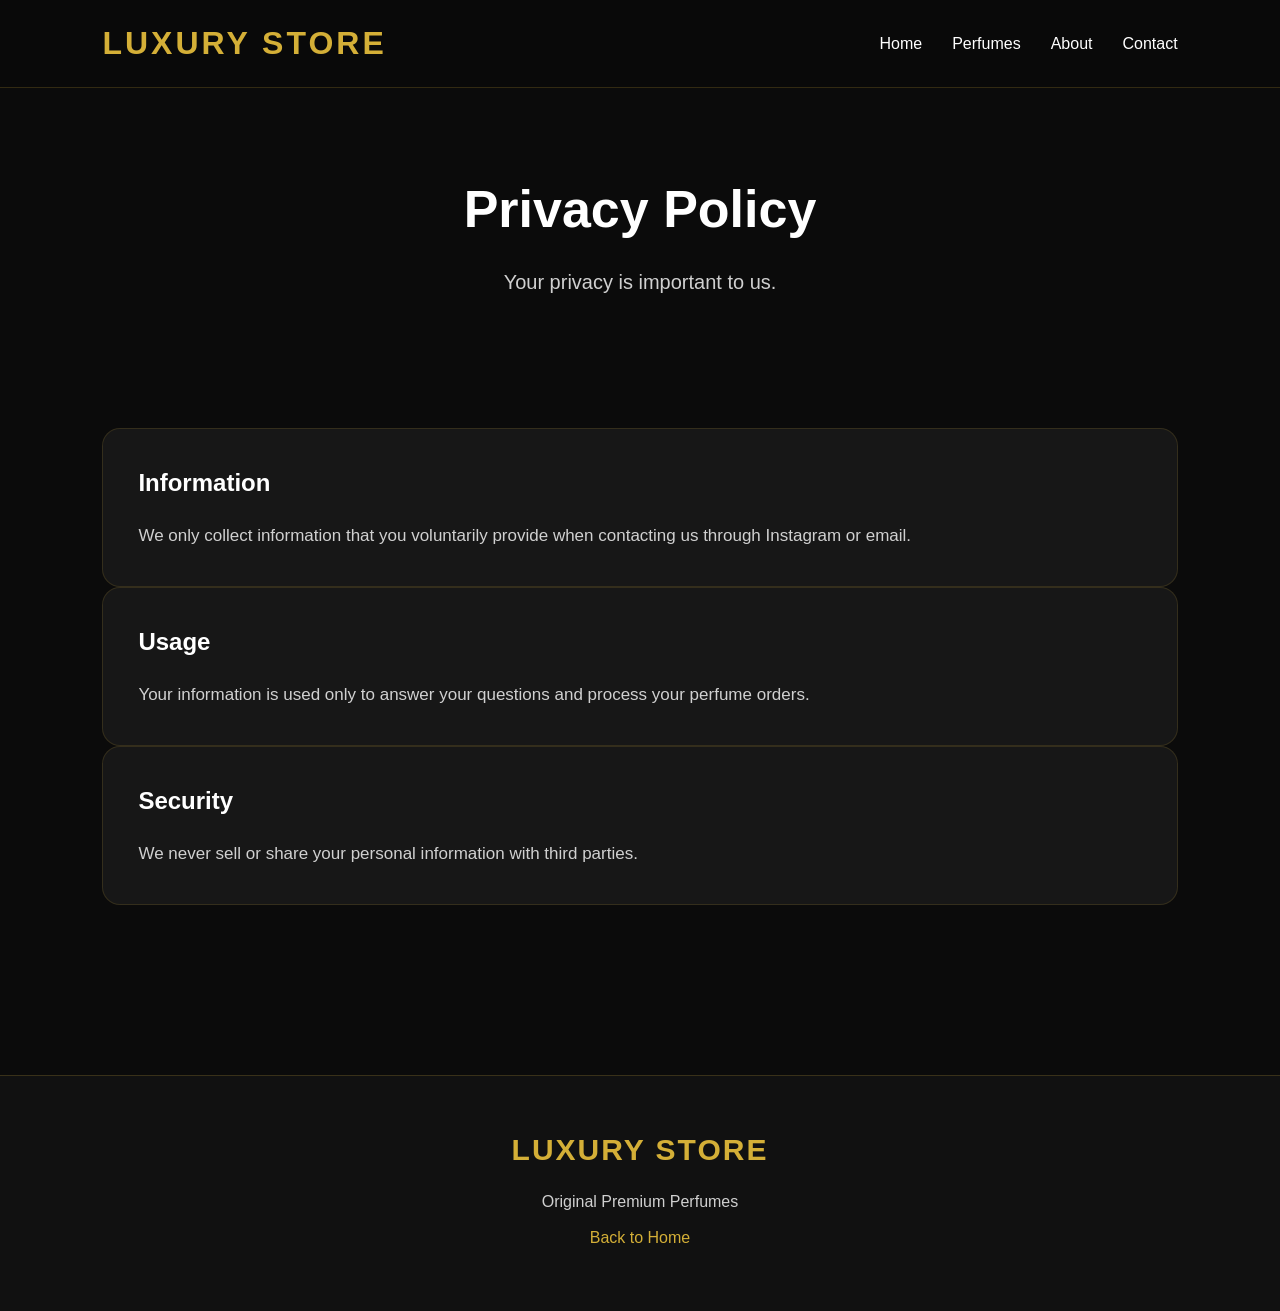
==== privacy.html @ e8afbf77 "Create privacy.html" ====
<!DOCTYPE html>
<html lang="en">

<head>

<meta charset="UTF-8">
<meta name="viewport" content="width=device-width, initial-scale=1.0">

<title>Privacy Policy | LUXURY STORE</title>

<link rel="stylesheet" href="style.css">

</head>

<body>

<header>

<div class="logo">
LUXURY STORE
</div>

<div class="menu-toggle" id="menu-toggle">
☰
</div>

<nav id="nav">

<a href="index.html">
Home
</a>

<a href="products.html">
Perfumes
</a>

<a href="index.html#about">
About
</a>

<a href="index.html#contact">
Contact
</a>

</nav>

</header>

<section class="hero-small">

<h1>
Privacy Policy
</h1>

<p>
Your privacy is important to us.
</p>

</section>

<section class="about">

<div class="box">

<h3>Information</h3>

<p>
We only collect information that you voluntarily provide when contacting us through Instagram or email.
</p>

</div>

<div class="box">

<h3>Usage</h3>

<p>
Your information is used only to answer your questions and process your perfume orders.
</p>

</div>

<div class="box">

<h3>Security</h3>

<p>
We never sell or share your personal information with third parties.
</p>

</div>

</section>

<footer>

<h2>LUXURY STORE</h2>

<p>
Original Premium Perfumes
</p>

<p>

<a href="index.html">
Back to Home
</a>

</p>

</footer>

<script src="script.js"></script>

</body>

</html>
---- style.css ----
/* ===================================
   LUXURY STORE
   PREMIUM STYLE
=================================== */

*{
margin:0;
padding:0;
box-sizing:border-box;
}

html{
scroll-behavior:smooth;
}

body{
font-family:Arial,Helvetica,sans-serif;
background:#0b0b0b;
color:#fff;
line-height:1.6;
overflow-x:hidden;
}

/* ===================================
HEADER
=================================== */

header{
position:sticky;
top:0;
z-index:1000;
display:flex;
justify-content:space-between;
align-items:center;
padding:18px 8%;
background:rgba(10,10,10,.95);
backdrop-filter:blur(15px);
border-bottom:1px solid rgba(212,175,55,.2);
}

.logo{
font-size:32px;
font-weight:700;
letter-spacing:3px;
color:#d4af37;
user-select:none;
}

/* ===================================
NAVIGATION
=================================== */

nav{
display:flex;
align-items:center;
gap:30px;
}

nav a{
color:#fff;
text-decoration:none;
font-size:16px;
font-weight:500;
position:relative;
transition:.3s;
}

nav a:hover{
color:#d4af37;
}

nav a::after{
content:"";
position:absolute;
left:0;
bottom:-6px;
width:0;
height:2px;
background:#d4af37;
transition:.3s;
}

nav a:hover::after{
width:100%;
}

/* ===================================
LANGUAGE
=================================== */

.language-box{
margin-left:25px;
}

.language-box select{
background:#181818;
color:#fff;
border:1px solid #d4af37;
padding:10px 14px;
border-radius:10px;
cursor:pointer;
font-size:15px;
outline:none;
transition:.3s;
}

.language-box select:hover{
border-color:#f2c94c;
}

/* ===================================
MOBILE MENU
=================================== */

.menu-toggle{
display:none;
font-size:30px;
cursor:pointer;
color:#d4af37;
user-select:none;
}

/* ===================================
HERO
=================================== */

.hero{
position:relative;
display:flex;
justify-content:center;
align-items:center;
text-align:center;
padding:120px 8%;
min-height:85vh;
overflow:hidden;
}

.hero-content{
position:relative;
z-index:2;
max-width:900px;
}

.hero h1{
font-size:64px;
letter-spacing:3px;
margin-bottom:20px;
}

.hero p{
font-size:22px;
color:#d0d0d0;
margin-bottom:45px;
}

.hero-buttons{
display:flex;
justify-content:center;
gap:20px;
flex-wrap:wrap;
}

/* ===================================
BUTTONS
=================================== */

.btn,
.btn2{
display:inline-flex;
justify-content:center;
align-items:center;
padding:15px 34px;
border-radius:12px;
font-size:17px;
font-weight:bold;
text-decoration:none;
transition:.35s;
}

.btn{
background:#d4af37;
color:#000;
}

.btn:hover{
background:#f2c94c;
transform:translateY(-4px);
}

.btn2{
background:transparent;
border:2px solid #d4af37;
color:#fff;
}

.btn2:hover{
background:#d4af37;
color:#000;
transform:translateY(-4px);
}

.hero::before{
content:"";
position:absolute;
width:520px;
height:520px;
background:#d4af37;
filter:blur(220px);
opacity:.08;
top:-160px;
right:-160px;
}

.hero::after{
content:"";
position:absolute;
width:460px;
height:460px;
background:#ffffff;
filter:blur(250px);
opacity:.03;
bottom:-170px;
left:-170px;
}
/* ===================================
BRANDS
=================================== */

.brands{
padding:90px 8%;
text-align:center;
}

.brands h2{
font-size:38px;
margin-bottom:45px;
color:#d4af37;
}

.brand-grid{
display:grid;
grid-template-columns:repeat(4,1fr);
gap:25px;
}

.brand-grid div{
background:#171717;
border:1px solid rgba(212,175,55,.15);
padding:28px;
border-radius:16px;
font-size:20px;
font-weight:bold;
transition:.35s;
}

.brand-grid div:hover{
transform:translateY(-8px);
border-color:#d4af37;
box-shadow:0 12px 30px rgba(212,175,55,.18);
}

/* ===================================
ABOUT
=================================== */

.about{
padding:90px 8%;
}

.about h2{
text-align:center;
font-size:38px;
margin-bottom:50px;
color:#d4af37;
}

.about-grid{
display:grid;
grid-template-columns:repeat(3,1fr);
gap:30px;
}

.box{
background:#171717;
border:1px solid rgba(212,175,55,.15);
padding:35px;
border-radius:18px;
transition:.35s;
}

.box:hover{
transform:translateY(-8px);
border-color:#d4af37;
box-shadow:0 12px 30px rgba(212,175,55,.18);
}

.box h3{
font-size:24px;
margin-bottom:18px;
}

.box p{
font-size:17px;
line-height:1.8;
color:#d0d0d0;
}

/* ===================================
PRODUCTS
=================================== */

.hero-small{
padding:80px 8% 40px;
text-align:center;
}

.hero-small h1{
font-size:52px;
margin-bottom:15px;
}

.hero-small p{
font-size:20px;
color:#d0d0d0;
}

.products{
max-width:1500px;
margin:60px auto;
padding:0 8%;
display:grid;
grid-template-columns:repeat(3,1fr);
gap:35px;
}

.product{
background:#171717;
border:1px solid rgba(212,175,55,.18);
border-radius:20px;
overflow:hidden;
display:flex;
flex-direction:column;
transition:.35s;
position:relative;
}
.product::before{

content:"";

position:absolute;

top:0;
left:-100%;

width:100%;
height:100%;

background:linear-gradient(
90deg,
transparent,
rgba(212,175,55,.18),
transparent
);

transition:.7s;

pointer-events:none;

}

.product:hover{
transform:translateY(-8px);
border-color:#d4af37;
box-shadow:0 15px 35px rgba(212,175,55,.22);
}
.product:hover::before{
left:100%;
}

.product img{
width:100%;
aspect-ratio:3/4;
object-fit:cover;
display:block;
transition:.4s;
}

.product:hover img{
transform:scale(1.04);
}

.product h2{

padding:22px 20px 10px;

font-size:27px;

font-weight:700;

color:#d4af37;

text-align:center;

letter-spacing:1px;

}

.product p{

padding:0 20px;

margin-top:5px;

margin-bottom:10px;

text-align:center;

font-size:17px;

color:#bfbfbf;

flex:1;

}

.product .btn{

margin:20px;

width:calc(100% - 40px);

border-radius:12px;

font-size:16px;

font-weight:bold;

}
/* ===================================
FOOTER
=================================== */

footer{
margin-top:80px;
padding:50px 8%;
background:#111;
text-align:center;
border-top:1px solid rgba(212,175,55,.2);
}

footer h2{
font-size:30px;
color:#d4af37;
margin-bottom:15px;
letter-spacing:2px;
}

footer p{
margin:10px 0;
color:#d0d0d0;
}

footer a{
color:#d4af37;
text-decoration:none;
transition:.3s;
}

footer a:hover{
color:#f2c94c;
}

/* ===================================
BACK TO TOP
=================================== */

#topBtn{
position:fixed;
right:25px;
bottom:25px;
display:none;
justify-content:center;
align-items:center;
width:52px;
height:52px;
border:none;
border-radius:50%;
background:#d4af37;
color:#000;
font-size:22px;
font-weight:bold;
cursor:pointer;
box-shadow:0 8px 20px rgba(0,0,0,.35);
transition:.3s;
z-index:999;
}

#topBtn:hover{
background:#f2c94c;
transform:translateY(-4px);
}

/* ===================================
ANIMATION
=================================== */

.box,
.product,
.brand-grid div{
opacity:0;
transform:translateY(40px);
transition:.6s;
}

.show{
opacity:1 !important;
transform:translateY(0) !important;
}

/* ===================================
TABLET
=================================== */

@media (max-width:992px){

.hero h1{
font-size:48px;
}

.hero p{
font-size:20px;
}

.brand-grid{
grid-template-columns:repeat(2,1fr);
}

.about-grid{
grid-template-columns:1fr;
}

.products{
grid-template-columns:repeat(2,1fr);
}

}

/* ===================================
MOBILE
=================================== */

@media (max-width:768px){

header{
padding:18px 5%;
flex-wrap:wrap;
}

.menu-toggle{
display:block;
}

nav{
display:none;
width:100%;
margin-top:20px;
flex-direction:column;
gap:18px;
}

nav.active{
display:flex;
}

.language-box{
width:100%;
margin:15px 0 0;
}

.language-box select{
width:100%;
}

.hero{
padding:90px 5%;
min-height:70vh;
}

.hero h1{
font-size:38px;
}

.hero p{
font-size:18px;
}

.hero-buttons{
flex-direction:column;
}

.btn,
.btn2{
width:100%;
}

.brand-grid{
grid-template-columns:1fr;
}

.products{
grid-template-columns:1fr;
padding:0 5%;
}

.hero-small{
padding:60px 5% 30px;
}

.hero-small h1{
font-size:36px;
}

.hero-small p{
font-size:18px;
}

.logo{
font-size:26px;
}

}
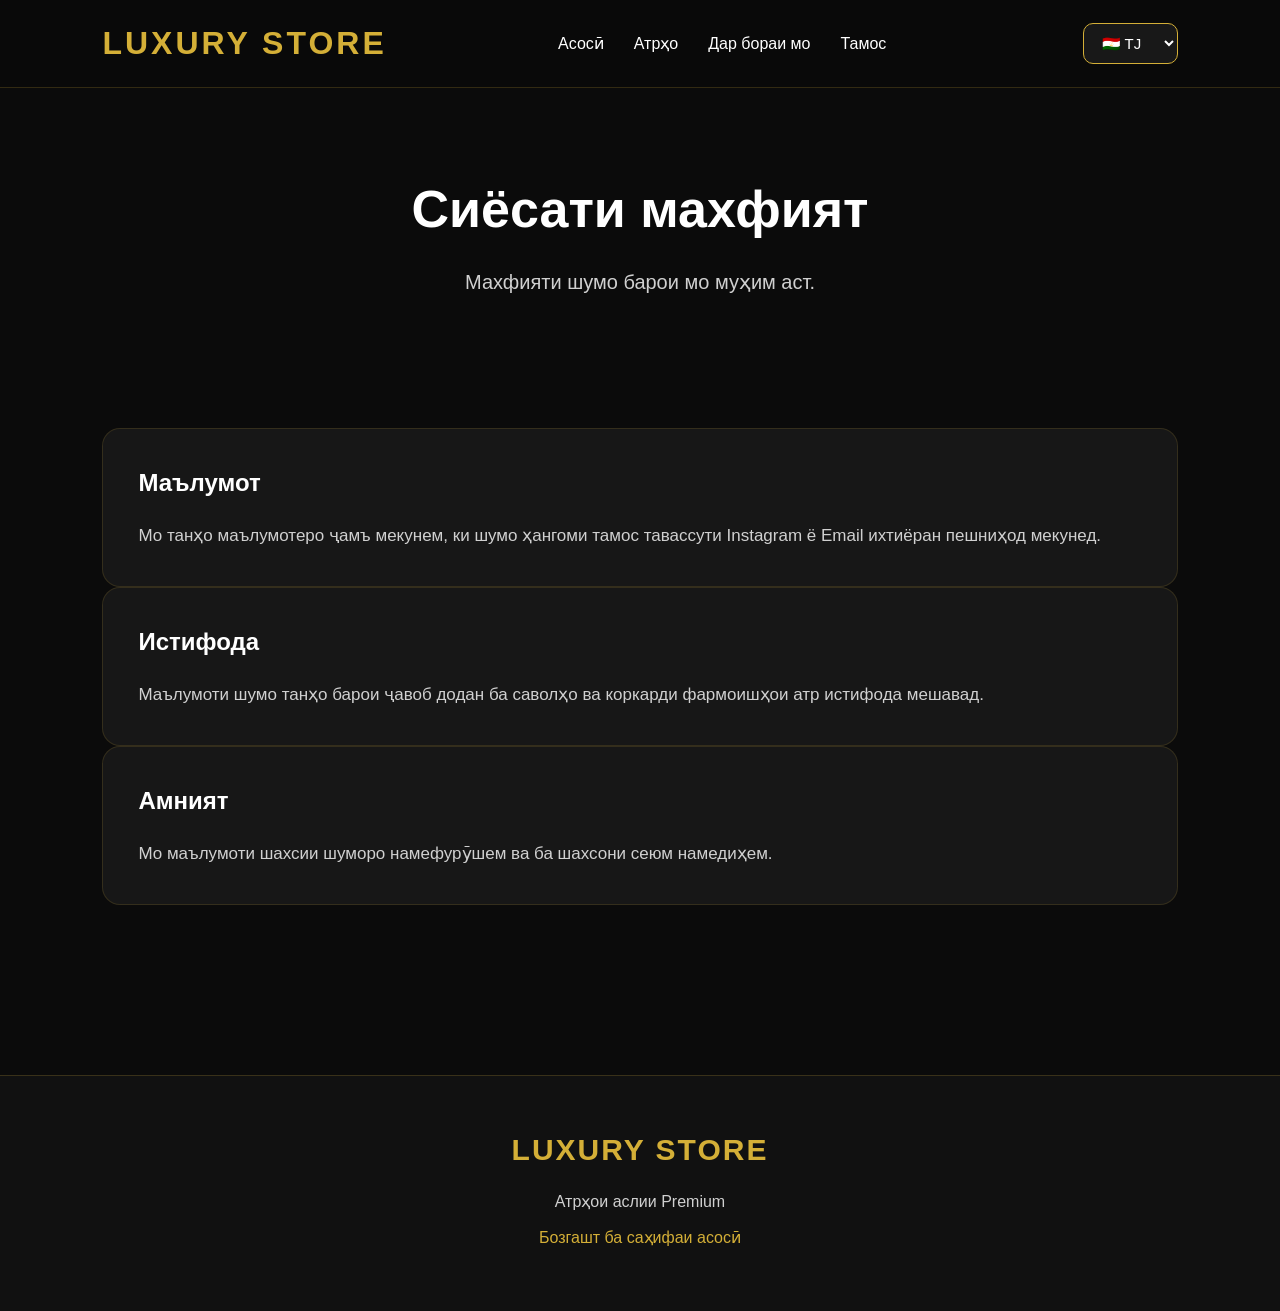
==== commit eb100a06: "Update privacy.html" ====
--- a/privacy.html
+++ b/privacy.html
@@ -1,5 +1,5 @@
 <!DOCTYPE html>
-<html lang="en">
+<html lang="tg">
 
 <head>
 
@@ -17,43 +17,63 @@
 <header>
 
 <div class="logo">
+
 LUXURY STORE
+
 </div>
 
 <div class="menu-toggle" id="menu-toggle">
+
 ☰
+
 </div>
 
 <nav id="nav">
 
-<a href="index.html">
-Home
+<a href="index.html" id="home">
+Асосӣ
 </a>
 
-<a href="products.html">
-Perfumes
+<a href="products.html" id="perfumes">
+Атрҳо
 </a>
 
-<a href="index.html#about">
-About
+<a href="index.html#about" id="aboutLink">
+Дар бораи мо
 </a>
 
-<a href="index.html#contact">
-Contact
+<a href="index.html#contact" id="contactLink">
+Тамос
 </a>
 
 </nav>
 
+<div class="language-box">
+
+<select id="language">
+
+<option value="tj">🇹🇯 TJ</option>
+<option value="ru">🇷🇺 RU</option>
+<option value="en">🇬🇧 EN</option>
+<option value="de">🇩🇪 DE</option>
+
+</select>
+
+</div>
+
 </header>
-
 <section class="hero-small">
 
-<h1>
-Privacy Policy
+<h1 id="privacyTitle">
+
+Сиёсати махфият
+
 </h1>
 
-<p>
-Your privacy is important to us.
+<p id="privacyText">
+
+Махфияти шумо барои мо муҳим аст.
+
 </p>
 
 </section>
@@ -62,56 +82,76 @@
 
 <div class="box">
 
-<h3>Information</h3>
+<h3 id="privacyInfoTitle">
 
-<p>
-We only collect information that you voluntarily provide when contacting us through Instagram or email.
+Маълумот
+
+</h3>
+
+<p id="privacyInfoText">
+
+Мо танҳо маълумотеро ҷамъ мекунем, ки шумо ҳангоми тамос тавассути Instagram ё Email ихтиёран пешниҳод мекунед.
+
+</p>
+
+</div>
+<div class="box">
+
+<h3 id="privacyUsageTitle">
+
+Истифода
+
+</h3>
+
+<p id="privacyUsageText">
+
+Маълумоти шумо танҳо барои ҷавоб додан ба саволҳо ва коркарди фармоишҳои атр истифода мешавад.
+
 </p>
 
 </div>
 
 <div class="box">
 
-<h3>Usage</h3>
+<h3 id="privacySecurityTitle">
 
-<p>
-Your information is used only to answer your questions and process your perfume orders.
-</p>
+Амният
 
-</div>
+</h3>
 
-<div class="box">
+<p id="privacySecurityText">
 
-<h3>Security</h3>
+Мо маълумоти шахсии шуморо намефурӯшем ва ба шахсони сеюм намедиҳем.
 
-<p>
-We never sell or share your personal information with third parties.
 </p>
 
 </div>
 
 </section>
-
 <footer>
 
 <h2>LUXURY STORE</h2>
 
-<p>
-Original Premium Perfumes
+<p id="footerText">
+Атрҳои аслии Premium
 </p>
 
 <p>
 
-<a href="index.html">
-Back to Home
+<a href="index.html" id="backHome">
+← Бозгашт ба саҳифаи асосӣ
 </a>
 
 </p>
 
 </footer>
 
+<button id="topBtn" onclick="topFunction()">
+↑
+</button>
+
+<script src="languages.js"></script>
 <script src="script.js"></script>
 
 </body>
-
 </html>
